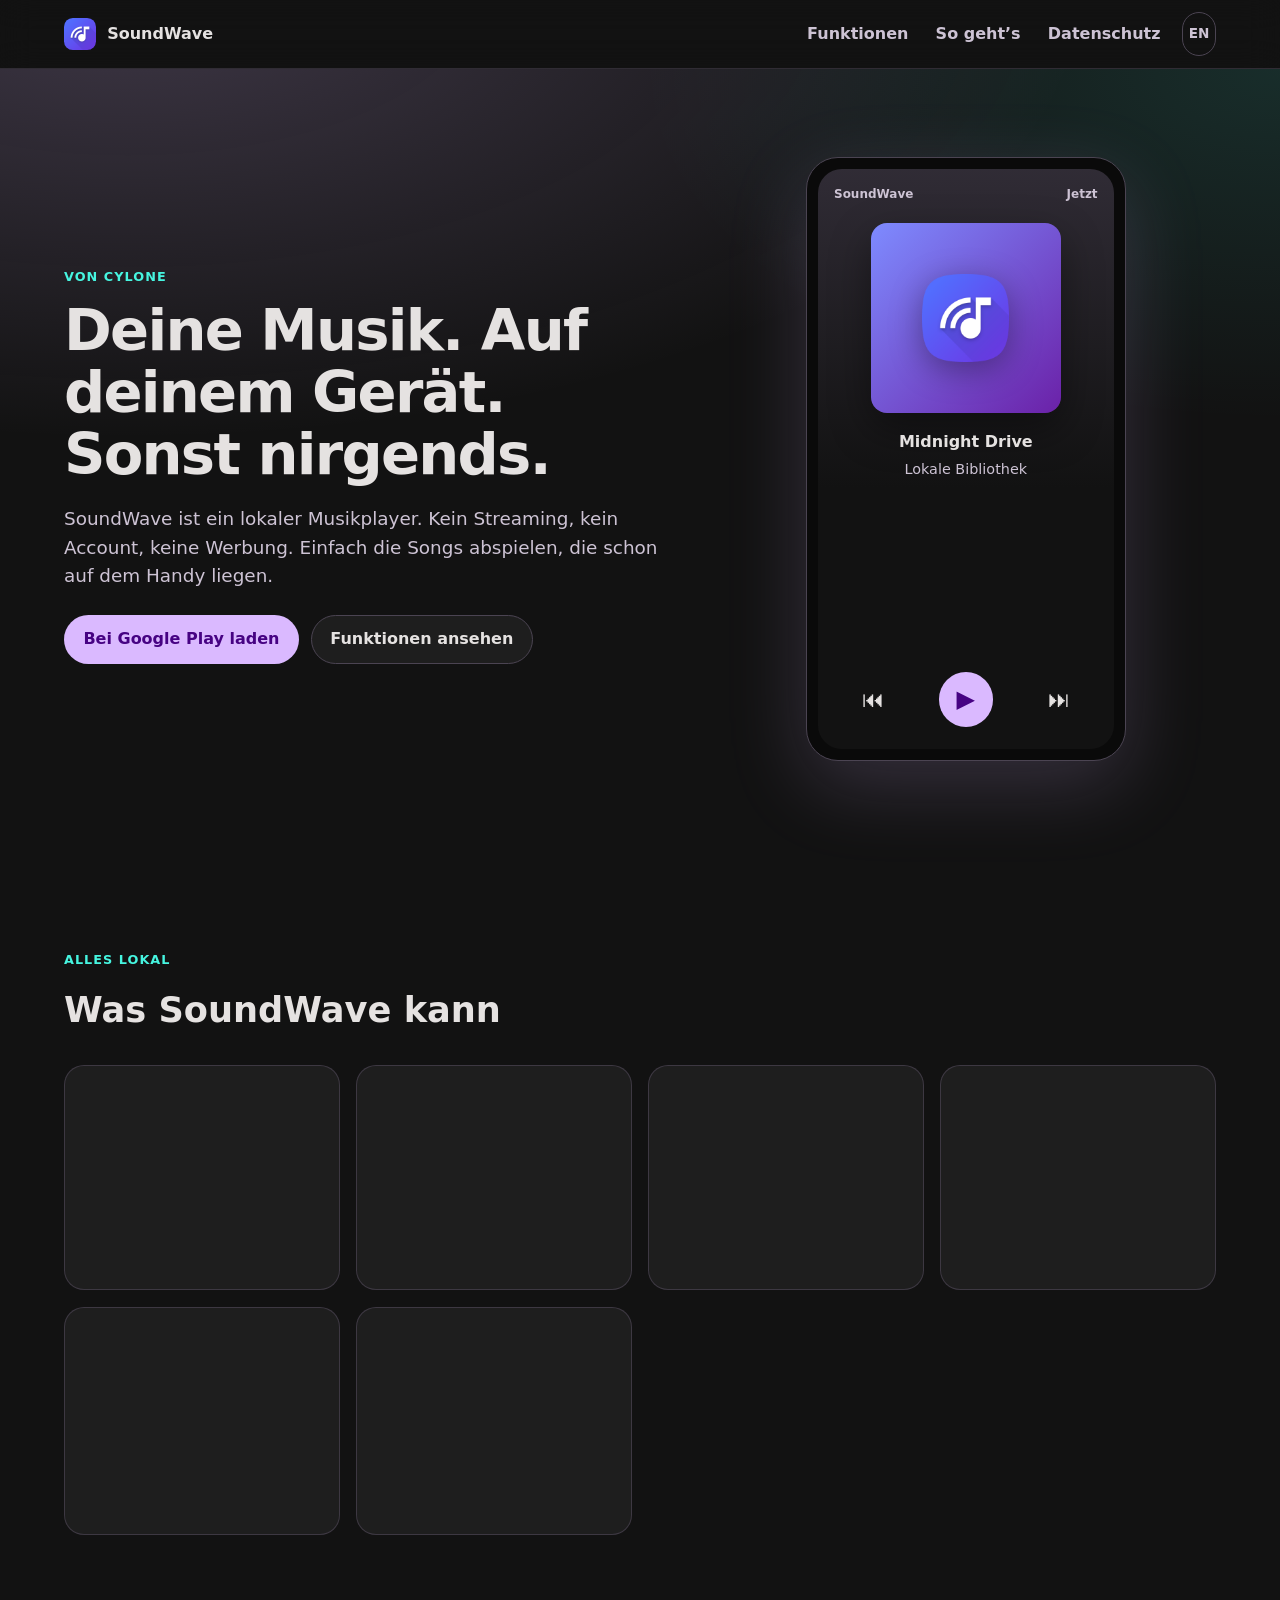
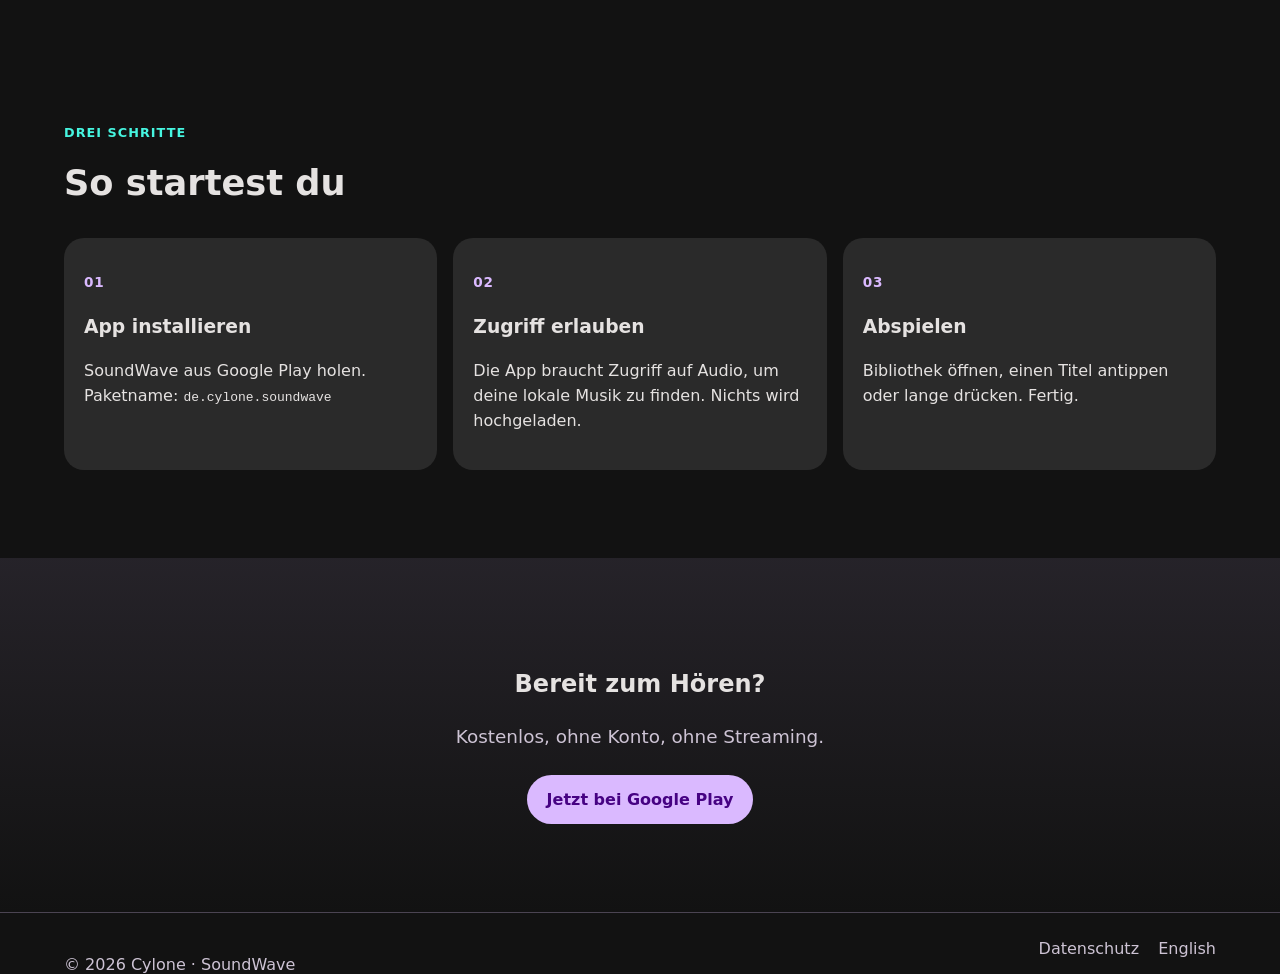
==== website/index.html @ 0ae6468f "Publish SoundWave source with README and ignore rules. Keep the local player, website and Android wi" ====
<!DOCTYPE html>
<html lang="de">
<head>
  <meta charset="utf-8">
  <meta name="viewport" content="width=device-width, initial-scale=1.0">
  <title>SoundWave – Lokaler Musikplayer von Cylone</title>
  <meta name="description" content="SoundWave spielt Musik, die schon auf deinem Handy liegt. Kein Streaming, kein Konto, alles lokal.">
  <link rel="icon" href="img/favicon.png" type="image/png">
  <link rel="apple-touch-icon" href="img/icon.png">
  <link rel="stylesheet" href="css/styles.css">
</head>
<body>
  <a class="skip" href="#inhalt">Zum Inhalt</a>
  <header class="site-header">
    <div class="wrap header-inner">
      <a class="brand" href="index.html">
        <img src="img/icon.png" width="512" height="512" alt="" fetchpriority="high">
        SoundWave
      </a>
      <nav class="nav-desktop" aria-label="Hauptnavigation">
        <ul class="nav-links">
          <li><a href="#funktionen">Funktionen</a></li>
          <li><a href="#so-gehts">So geht’s</a></li>
          <li><a href="datenschutz.html">Datenschutz</a></li>
          <li><a class="lang" href="en.html" hreflang="en">EN</a></li>
        </ul>
      </nav>
      <details class="nav-toggle">
        <summary aria-label="Menü öffnen">Menü</summary>
        <nav class="nav-panel" aria-label="Mobiles Menü">
          <ul class="nav-links">
            <li><a href="#funktionen">Funktionen</a></li>
            <li><a href="#so-gehts">So geht’s</a></li>
            <li><a href="datenschutz.html">Datenschutz</a></li>
            <li><a class="lang" href="en.html" hreflang="en">English</a></li>
          </ul>
        </nav>
      </details>
    </div>
  </header>

  <main id="inhalt">
    <section class="hero">
      <div class="wrap hero-grid">
        <div>
          <p class="eyebrow">Von Cylone</p>
          <h1>Deine Musik. Auf deinem Gerät. Sonst nirgends.</h1>
          <p class="lead">SoundWave ist ein lokaler Musikplayer. Kein Streaming, kein Account, keine Werbung. Einfach die Songs abspielen, die schon auf dem Handy liegen.</p>
          <div class="actions">
            <a class="btn btn-primary" href="https://play.google.com/store/apps/details?id=de.cylone.soundwave">Bei Google Play laden</a>
            <a class="btn btn-ghost" href="#funktionen">Funktionen ansehen</a>
          </div>
        </div>
        <div class="phone" aria-hidden="true">
          <div class="phone-screen">
            <div class="phone-top"><span>SoundWave</span><span>Jetzt</span></div>
            <div class="cover">
              <img src="img/logo.png" width="512" height="512" alt="">
            </div>
            <p class="phone-title">Midnight Drive</p>
            <p class="phone-meta">Lokale Bibliothek</p>
            <div class="controls">
              <span>⏮</span>
              <span class="play">▶</span>
              <span>⏭</span>
            </div>
          </div>
        </div>
      </div>
    </section>

    <section id="funktionen">
      <div class="wrap">
        <div class="section-head">
          <p class="eyebrow">Alles lokal</p>
          <h2>Was SoundWave kann</h2>
        </div>
        <div class="cards">
          <article class="card">
            <h3>Geräte-Bibliothek</h3>
            <p>Scannt Musikordner und das System, importiert Dateien oder ganze Ordner. Cover kommen aus den Dateien.</p>
          </article>
          <article class="card">
            <h3>Player &amp; Queue</h3>
            <p>Mini-Player, Vollbild, Shuffle, Repeat, Warteschlange, Tempo und Sleep-Timer. Weiterhören nach dem Schließen.</p>
          </article>
          <article class="card">
            <h3>Home &amp; Suche</h3>
            <p>Featured, zuletzt gehört, Mixes, Stimmungen und Suche nach Titel, Künstler, Album oder Genre.</p>
          </article>
          <article class="card">
            <h3>Playlists &amp; Likes</h3>
            <p>Eigene Playlists, Favoriten und Long-Press-Menüs für Queue, Album und Künstler.</p>
          </article>
          <article class="card">
            <h3>Songtexte</h3>
            <p>Texte werden optional über LRCLIB gesucht, wenn Titel und Interpret bekannt sind. Die Datei bleibt auf dem Gerät.</p>
          </article>
          <article class="card">
            <h3>Widget &amp; Hintergrund</h3>
            <p>Steuerung vom Startbildschirm, Media-Notification und Wiedergabe im Hintergrund.</p>
          </article>
        </div>
      </div>
    </section>

    <section id="so-gehts">
      <div class="wrap">
        <div class="section-head">
          <p class="eyebrow">Drei Schritte</p>
          <h2>So startest du</h2>
        </div>
        <div class="steps">
          <article class="step">
            <p class="num">01</p>
            <h3>App installieren</h3>
            <p>SoundWave aus Google Play holen. Paketname: <code>de.cylone.soundwave</code></p>
          </article>
          <article class="step">
            <p class="num">02</p>
            <h3>Zugriff erlauben</h3>
            <p>Die App braucht Zugriff auf Audio, um deine lokale Musik zu finden. Nichts wird hochgeladen.</p>
          </article>
          <article class="step">
            <p class="num">03</p>
            <h3>Abspielen</h3>
            <p>Bibliothek öffnen, einen Titel antippen oder lange drücken. Fertig.</p>
          </article>
        </div>
      </div>
    </section>

    <section class="cta">
      <div class="wrap">
        <h2>Bereit zum Hören?</h2>
        <p class="lead lead-center">Kostenlos, ohne Konto, ohne Streaming.</p>
        <div class="actions actions-center">
          <a class="btn btn-primary" href="https://play.google.com/store/apps/details?id=de.cylone.soundwave">Jetzt bei Google Play</a>
        </div>
      </div>
    </section>
  </main>

  <footer class="site-footer">
    <div class="wrap footer-inner">
      <p>© 2026 Cylone · SoundWave</p>
      <nav class="footer-links" aria-label="Rechtliches">
        <a href="datenschutz.html">Datenschutz</a>
        <a href="en.html" hreflang="en">English</a>
      </nav>
    </div>
  </footer>
</body>
</html>
---- website/css/styles.css ----
:root {
  color-scheme: dark;
  accent-color: var(--color-primary);
  --color-bg: #121212;
  --color-surface: #1e1e1e;
  --color-surface-high: #2a2a2a;
  --color-text: #e5e2e1;
  --color-muted: #cdc3d4;
  --color-primary: #dab9ff;
  --color-on-primary: #460283;
  --color-secondary: #46f5e0;
  --color-outline: #4b4452;
  --font: system-ui, "Segoe UI", Roboto, "Helvetica Neue", sans-serif;
  --radius: 1.25rem;
  --space: clamp(1rem, 2vw, 1.5rem);
  --max: 72rem;
  --header-h: 4.25rem;
}

*,
*::before,
*::after { box-sizing: border-box; }

html { scroll-behavior: smooth; }

body {
  margin: 0;
  font-family: var(--font);
  background: var(--color-bg);
  color: var(--color-text);
  line-height: 1.55;
  min-block-size: 100dvh;
}

img { max-inline-size: 100%; height: auto; }

a { color: var(--color-secondary); }

:focus-visible {
  outline: 2px solid var(--color-primary);
  outline-offset: 3px;
}

.skip {
  position: absolute;
  inset-inline-start: 0.75rem;
  inset-block-start: 0.75rem;
  padding: 0.5rem 0.75rem;
  background: var(--color-primary);
  color: var(--color-on-primary);
  text-decoration: none;
  border-radius: 0.5rem;
  z-index: 20;
  transform: translateY(-200%);
}

.skip:focus { transform: none; }

.wrap {
  width: min(100% - 2rem, var(--max));
  margin-inline: auto;
}

.site-header {
  position: sticky;
  inset-block-start: 0;
  z-index: 10;
  min-block-size: var(--header-h);
  background: color-mix(in oklab, var(--color-bg) 78%, transparent);
  backdrop-filter: blur(16px);
  border-block-end: 1px solid color-mix(in oklab, var(--color-outline) 55%, transparent);
}

.header-inner {
  display: flex;
  align-items: center;
  justify-content: space-between;
  gap: 1rem;
  min-block-size: var(--header-h);
}

.brand {
  display: flex;
  align-items: center;
  gap: 0.7rem;
  color: inherit;
  text-decoration: none;
  font-weight: 700;
}

.brand img {
  inline-size: 2rem;
  block-size: 2rem;
  border-radius: 0.55rem;
}

.nav-toggle { display: none; }

.nav-links {
  display: flex;
  align-items: center;
  gap: 0.25rem 1rem;
  list-style: none;
  margin: 0;
  padding: 0;
}

.nav-links a {
  color: var(--color-muted);
  text-decoration: none;
  font-weight: 600;
  min-block-size: 2.75rem;
  display: inline-flex;
  align-items: center;
  padding-inline: 0.35rem;
}

.nav-links a[aria-current="page"],
.nav-links a:hover { color: var(--color-text); }

.lang {
  border: 1px solid var(--color-outline);
  border-radius: 999px;
  padding: 0.35rem 0.7rem;
  color: var(--color-primary);
  text-decoration: none;
  font-weight: 700;
  font-size: 0.85rem;
}

.hero {
  padding-block: clamp(2.5rem, 7vw, 5.5rem);
  background:
    radial-gradient(60rem 28rem at 10% -10%, color-mix(in oklab, var(--color-primary) 22%, transparent), transparent),
    radial-gradient(40rem 22rem at 100% 0%, color-mix(in oklab, var(--color-secondary) 12%, transparent), transparent);
}

.hero-grid {
  display: grid;
  gap: 2.5rem;
  align-items: center;
}

@media (min-width: 860px) {
  .hero-grid { grid-template-columns: 1.1fr 0.9fr; }
}

.eyebrow {
  color: var(--color-secondary);
  font-size: 0.8rem;
  font-weight: 800;
  letter-spacing: 0.08em;
  text-transform: uppercase;
}

h1, h2, h3 { text-wrap: balance; }

h1 {
  margin: 0.4rem 0 0.8rem;
  font-size: clamp(2.1rem, 1rem + 4vw, 3.6rem);
  line-height: 1.08;
  letter-spacing: -0.03em;
}

.lead {
  font-size: 1.15rem;
  color: var(--color-muted);
  max-inline-size: 38rem;
  text-wrap: pretty;
}

.actions {
  display: flex;
  flex-wrap: wrap;
  gap: 0.75rem;
  margin-block-start: 1.5rem;
}

.actions-center { justify-content: center; }
.lead-center { margin-inline: auto; }

.btn {
  display: inline-flex;
  align-items: center;
  justify-content: center;
  gap: 0.5rem;
  min-block-size: 3rem;
  padding: 0.7rem 1.15rem;
  border-radius: 999px;
  font-weight: 700;
  text-decoration: none;
  border: 1px solid transparent;
}

.btn-primary {
  background: var(--color-primary);
  color: var(--color-on-primary);
}

.btn-ghost {
  background: var(--color-surface);
  color: var(--color-text);
  border-color: var(--color-outline);
}

.phone {
  width: min(100%, 20rem);
  margin-inline: auto;
  aspect-ratio: 9 / 17;
  border-radius: 2rem;
  padding: 0.7rem;
  background: #0a0a0a;
  border: 1px solid var(--color-outline);
  box-shadow: 0 24px 80px color-mix(in oklab, var(--color-primary) 18%, transparent);
}

.phone-screen {
  height: 100%;
  border-radius: 1.5rem;
  overflow: hidden;
  background:
    linear-gradient(180deg, color-mix(in oklab, var(--color-primary) 18%, #121212), #121212 55%);
  display: flex;
  flex-direction: column;
  padding: 1rem;
}

.phone-top {
  display: flex;
  justify-content: space-between;
  align-items: center;
  color: var(--color-muted);
  font-size: 0.75rem;
  font-weight: 700;
}

.cover {
  margin: 1.2rem auto 0;
  width: 72%;
  aspect-ratio: 1;
  border-radius: 1rem;
  background:
    linear-gradient(135deg, #7e8bff, #6b21a8);
  display: grid;
  place-items: center;
  box-shadow: 0 16px 40px rgb(0 0 0 / 0.4);
}

.cover img {
  width: 46%;
  filter: drop-shadow(0 8px 16px rgb(0 0 0 / 0.35));
}

.phone-title {
  margin: 1.1rem 0 0;
  text-align: center;
  font-weight: 700;
}

.phone-meta {
  margin: 0.2rem 0 0;
  text-align: center;
  color: var(--color-muted);
  font-size: 0.9rem;
}

.controls {
  margin-top: auto;
  display: flex;
  justify-content: space-around;
  align-items: center;
  padding-block: 0.8rem 0.4rem;
  font-size: 1.4rem;
}

.play {
  width: 3.4rem;
  height: 3.4rem;
  border-radius: 50%;
  background: var(--color-primary);
  color: var(--color-on-primary);
  display: grid;
  place-items: center;
  font-size: 1.5rem;
}

section { padding-block: clamp(3rem, 8vw, 5.5rem); }

.section-head { margin-block-end: 1.75rem; }

.section-head h2 {
  margin: 0.3rem 0 0;
  font-size: clamp(1.6rem, 1rem + 2vw, 2.2rem);
}

.cards {
  display: grid;
  gap: 1rem;
  grid-template-columns: repeat(auto-fit, minmax(16rem, 1fr));
}

.card {
  background: var(--color-surface);
  border: 1px solid color-mix(in oklab, var(--color-outline) 70%, transparent);
  border-radius: var(--radius);
  padding: 1.2rem 1.25rem 1.35rem;
  content-visibility: auto;
  contain-intrinsic-size: auto 12rem;
}

.card h3 { margin: 0 0 0.4rem; font-size: 1.1rem; }
.card p { margin: 0; color: var(--color-muted); }

.steps {
  display: grid;
  gap: 1rem;
  grid-template-columns: repeat(auto-fit, minmax(14rem, 1fr));
}

.step {
  padding: 1.25rem;
  border-radius: var(--radius);
  background: var(--color-surface-high);
}

.num {
  color: var(--color-primary);
  font-weight: 800;
  font-size: 0.85rem;
  letter-spacing: 0.06em;
}

.cta {
  text-align: center;
  background: linear-gradient(180deg, color-mix(in oklab, var(--color-primary) 12%, var(--color-bg)), var(--color-bg));
}

.legal {
  padding-block: 3rem 5rem;
}

.legal h1 { font-size: clamp(1.8rem, 1rem + 2vw, 2.4rem); }
.legal h2 { margin-block-start: 2rem; color: var(--color-primary); font-size: 1.15rem; }
.legal p, .legal li { color: var(--color-muted); }
.legal ul { padding-inline-start: 1.2rem; }
.note {
  background: var(--color-surface);
  border: 1px dashed var(--color-primary);
  border-radius: 0.9rem;
  padding: 1rem 1.1rem;
  color: var(--color-text);
}

.site-footer {
  border-block-start: 1px solid var(--color-outline);
  padding-block: 1.5rem 2rem;
  color: var(--color-muted);
}

.footer-inner {
  display: flex;
  flex-wrap: wrap;
  justify-content: space-between;
  gap: 1rem;
}

.footer-links {
  display: flex;
  flex-wrap: wrap;
  gap: 0.8rem 1.2rem;
}

.footer-links a { color: var(--color-muted); text-decoration: none; }
.footer-links a:hover { color: var(--color-text); }

.not-found { text-align: center; padding-block: 6rem; }

@media (max-width: 720px) {
  .nav-toggle {
    display: block;
    border: 0;
    background: transparent;
    color: var(--color-text);
  }

  .nav-toggle summary {
    list-style: none;
    min-block-size: 2.75rem;
    min-inline-size: 2.75rem;
    display: grid;
    place-items: center;
    font-weight: 700;
    cursor: pointer;
  }

  .nav-toggle summary::-webkit-details-marker { display: none; }

  .nav-toggle[open] .nav-links,
  .nav-panel {
    position: absolute;
    inset-inline: 0;
    inset-block-start: var(--header-h);
    display: grid;
    gap: 0.25rem;
    padding: 0.75rem 1rem 1rem;
    background: #161616;
    border-block-end: 1px solid var(--color-outline);
  }

  .header-inner { position: relative; }
  .nav-desktop { display: none; }
}

@media (min-width: 721px) {
  .nav-toggle { display: none; }
}

@media (forced-colors: active) {
  .card, .phone, .btn, .site-header { border: 1px solid CanvasText; }
}
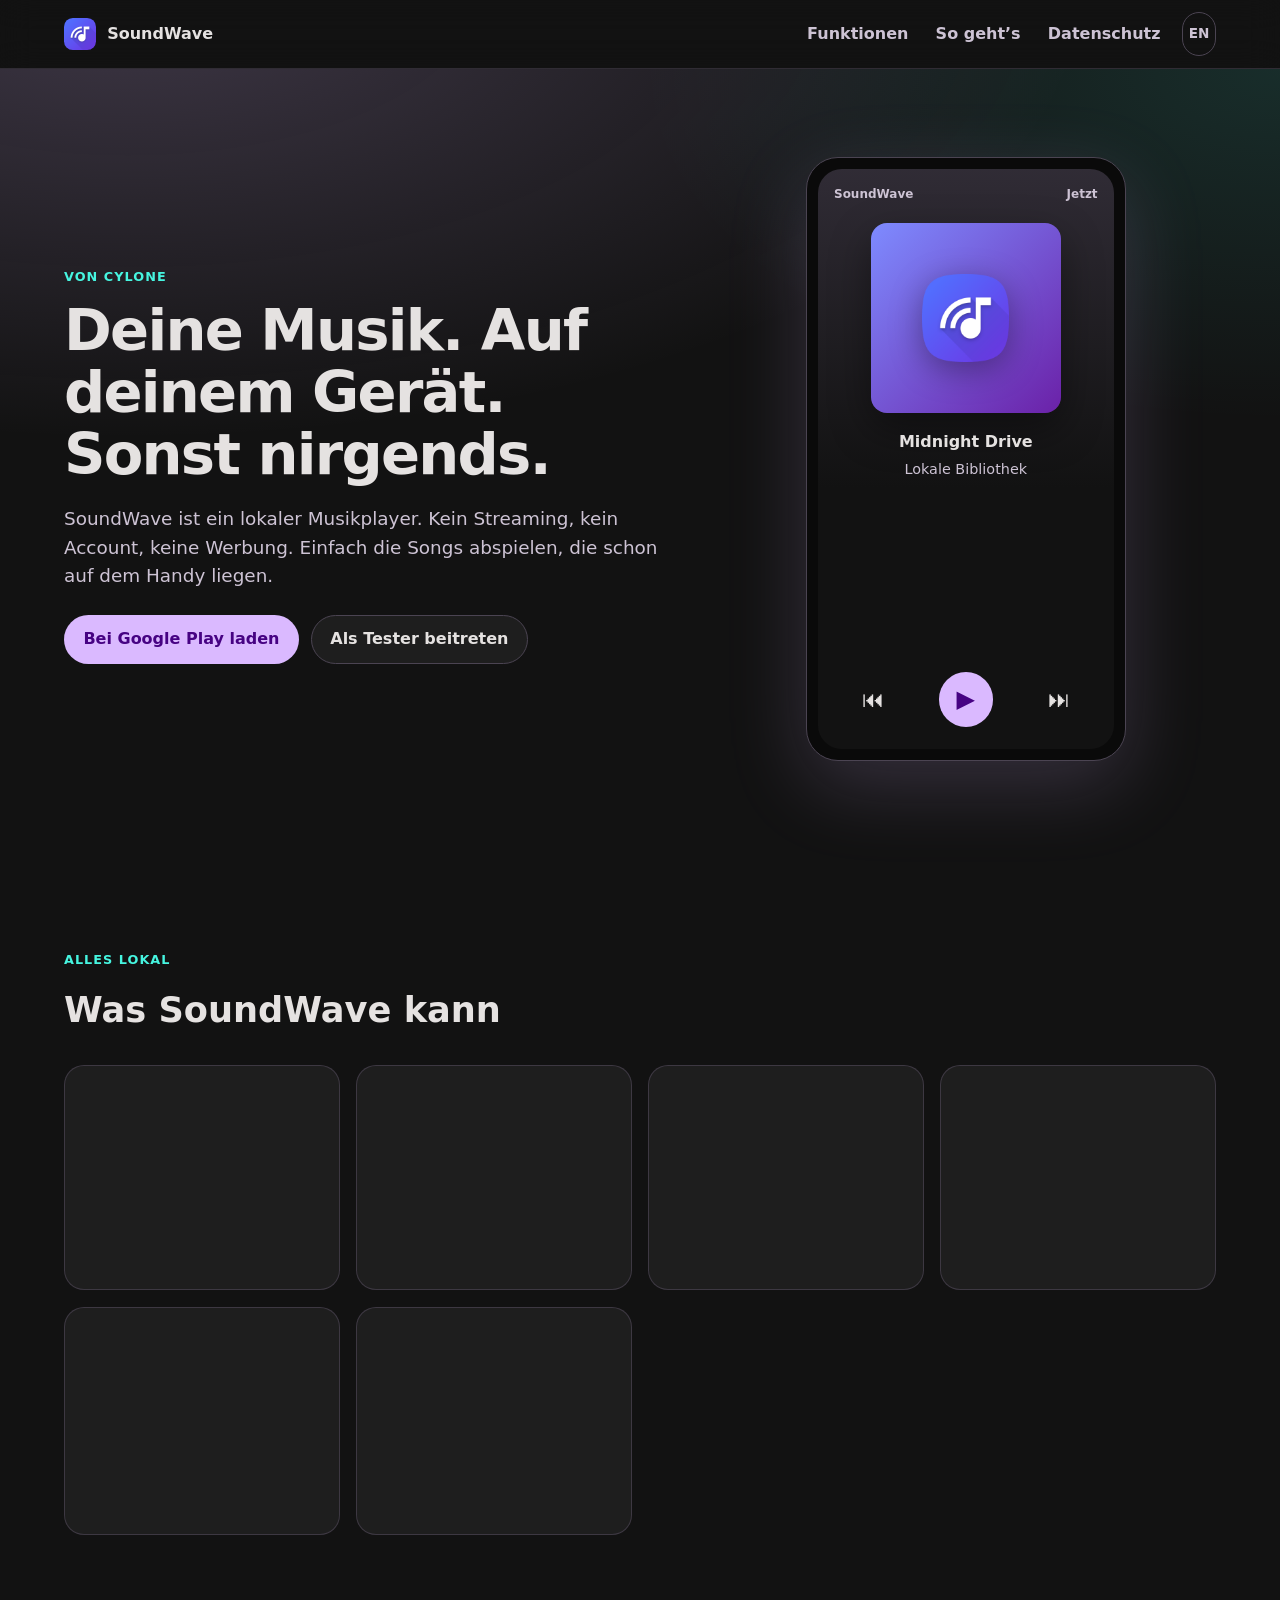
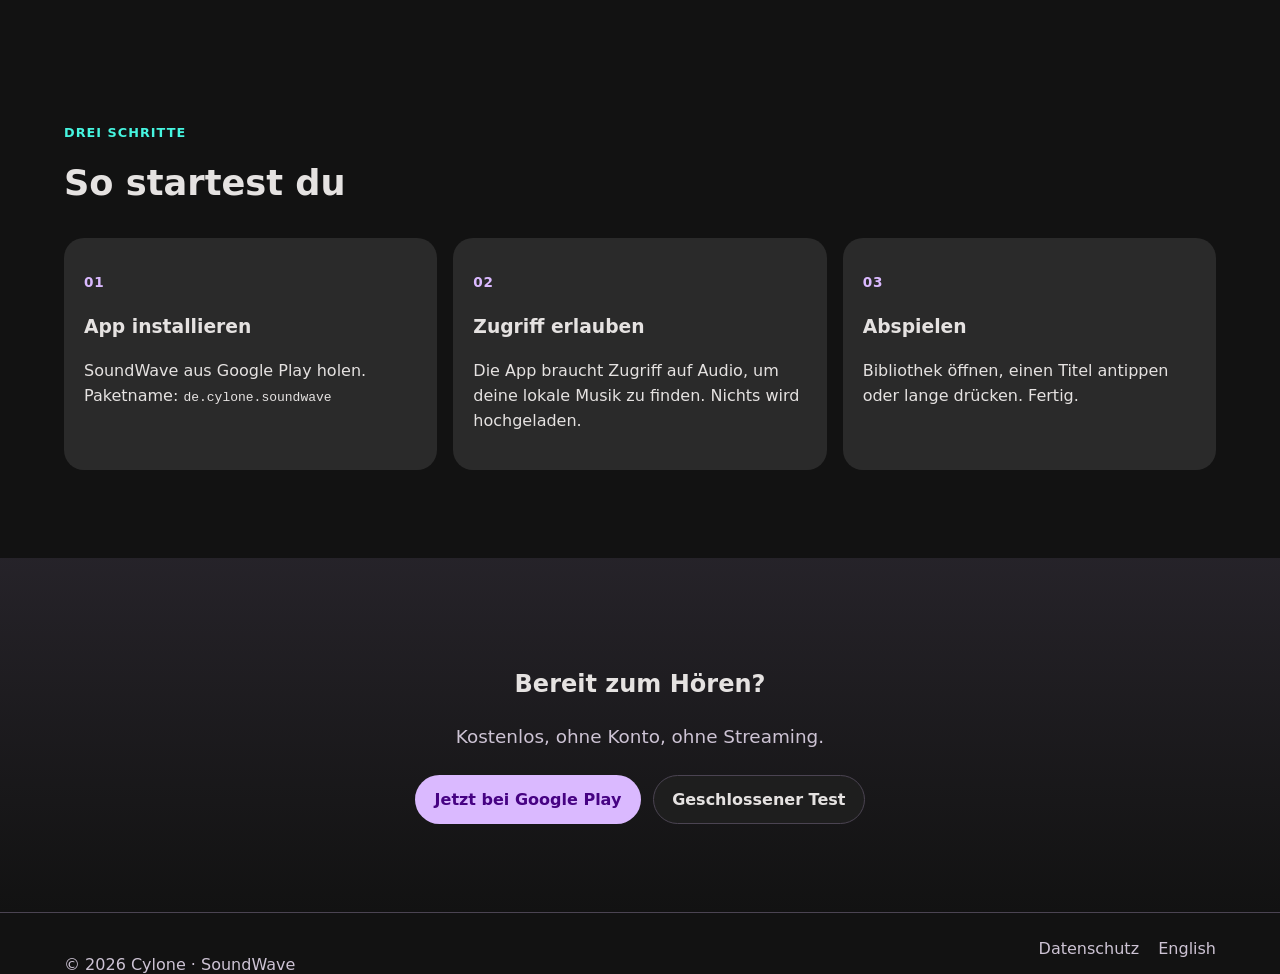
==== commit 7c5a97e0: "Add Play Store and closed-testing opt-in links. Co-authored-by: Cursor <cursoragent@cursor.com>" ====
--- a/website/index.html
+++ b/website/index.html
@@ -48,7 +48,7 @@
           <p class="lead">SoundWave ist ein lokaler Musikplayer. Kein Streaming, kein Account, keine Werbung. Einfach die Songs abspielen, die schon auf dem Handy liegen.</p>
           <div class="actions">
             <a class="btn btn-primary" href="https://play.google.com/store/apps/details?id=de.cylone.soundwave">Bei Google Play laden</a>
-            <a class="btn btn-ghost" href="#funktionen">Funktionen ansehen</a>
+            <a class="btn btn-ghost" href="https://play.google.com/apps/testing/de.cylone.soundwave">Als Tester beitreten</a>
           </div>
         </div>
         <div class="phone" aria-hidden="true">
@@ -136,6 +136,7 @@
         <p class="lead lead-center">Kostenlos, ohne Konto, ohne Streaming.</p>
         <div class="actions actions-center">
           <a class="btn btn-primary" href="https://play.google.com/store/apps/details?id=de.cylone.soundwave">Jetzt bei Google Play</a>
+          <a class="btn btn-ghost" href="https://play.google.com/apps/testing/de.cylone.soundwave">Geschlossener Test</a>
         </div>
       </div>
     </section>
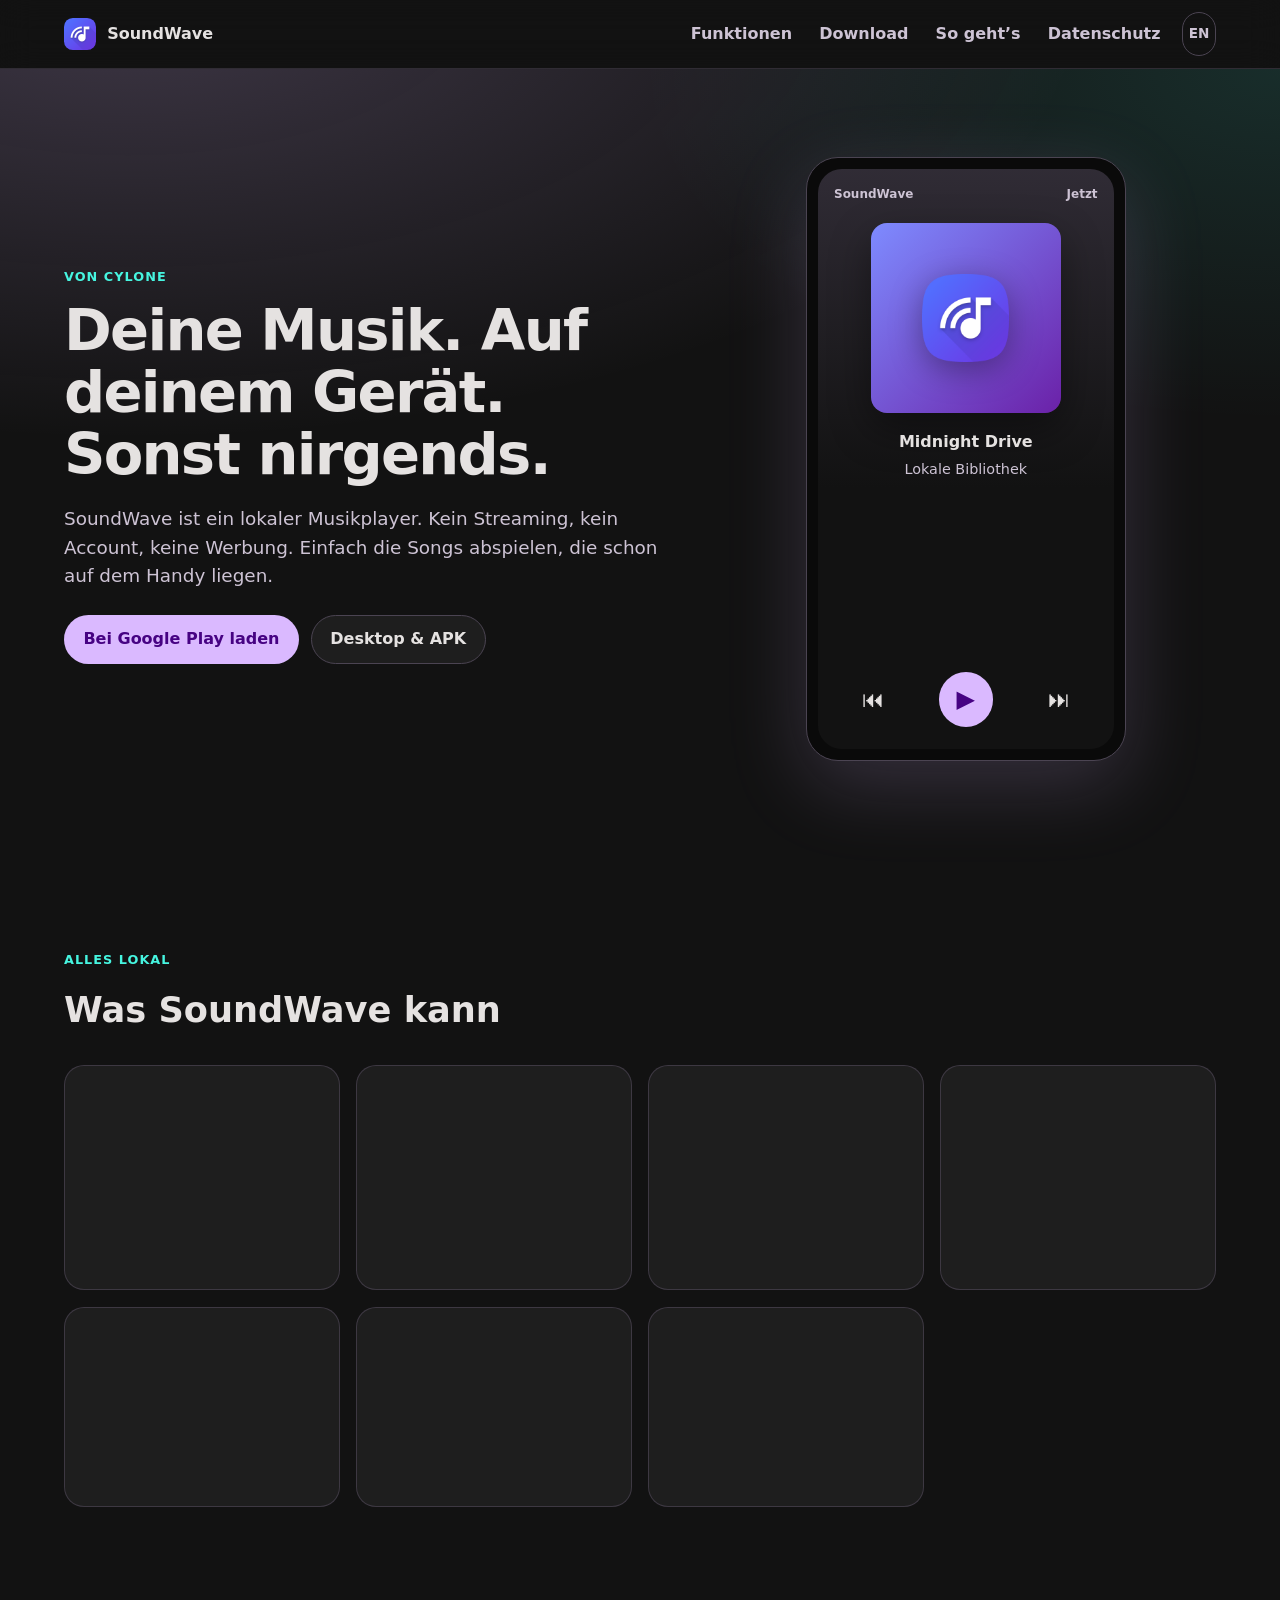
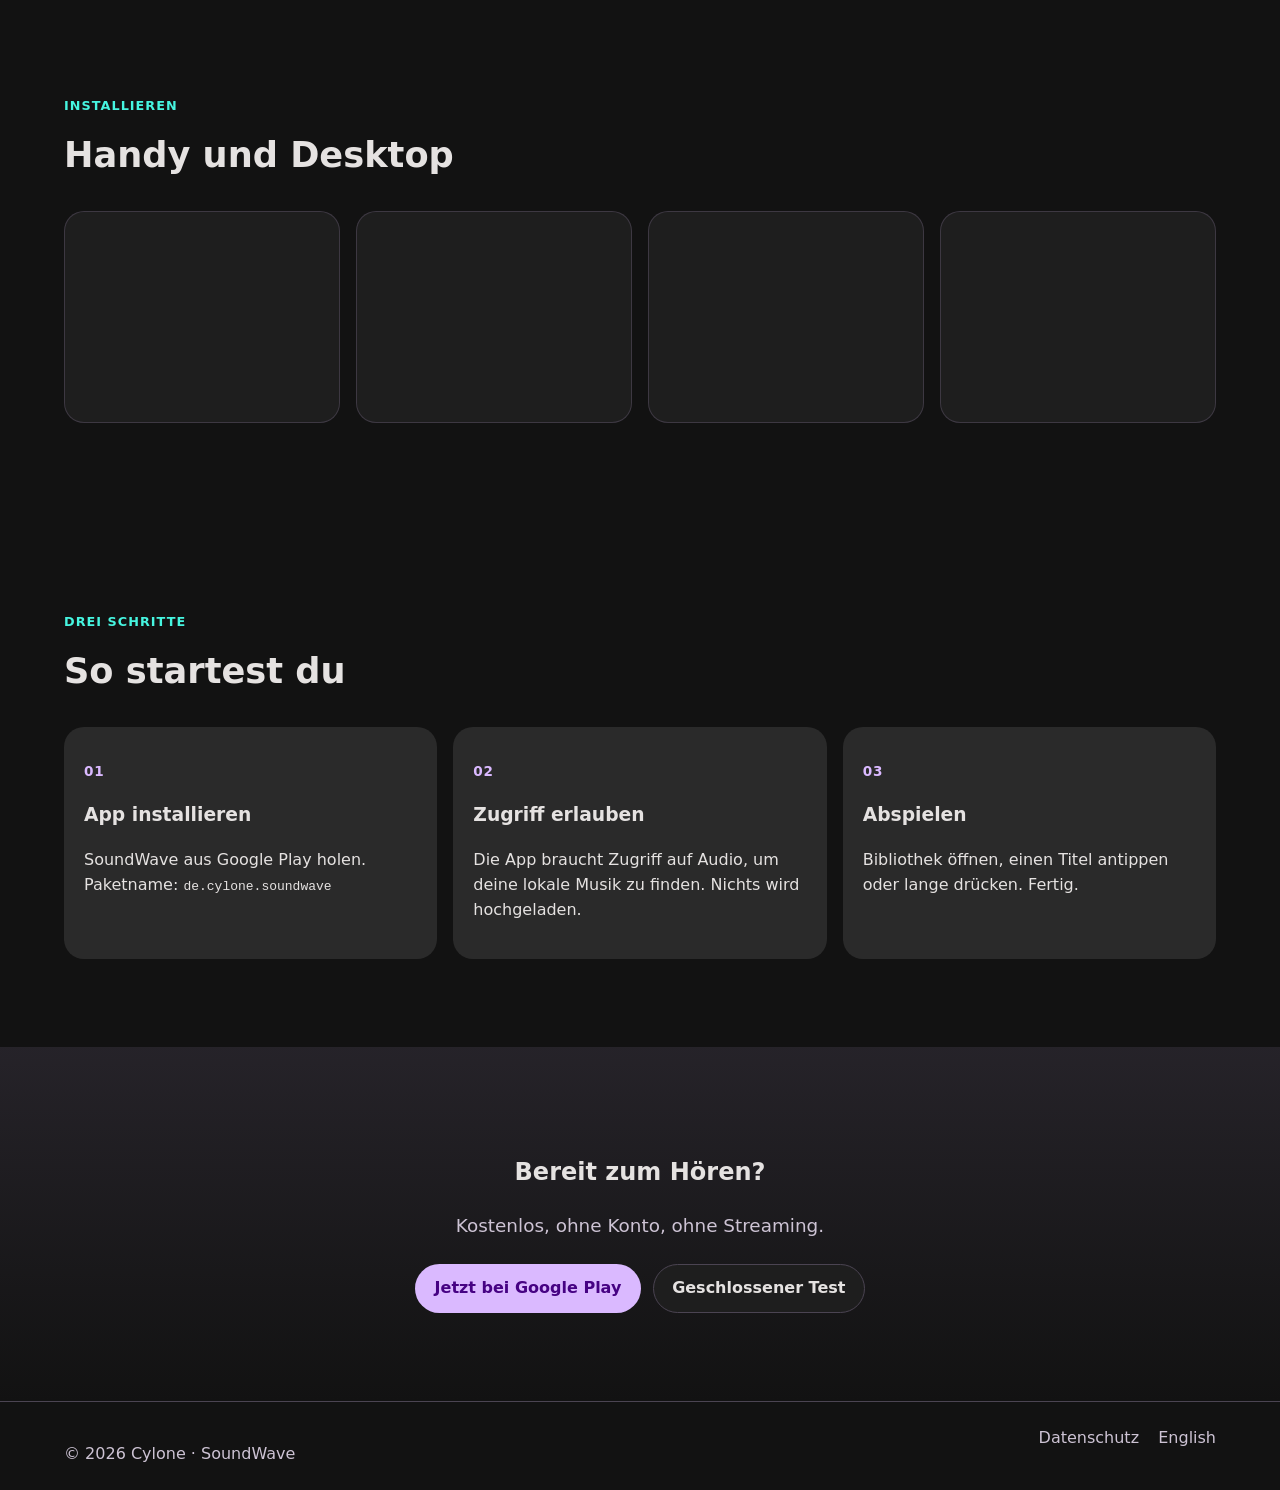
==== commit 8220682e: "Add local Jam sessions, desktop apps, and GitHub installer builds. One device plays while others con" ====
--- a/website/index.html
+++ b/website/index.html
@@ -20,6 +20,7 @@
       <nav class="nav-desktop" aria-label="Hauptnavigation">
         <ul class="nav-links">
           <li><a href="#funktionen">Funktionen</a></li>
+          <li><a href="#download">Download</a></li>
           <li><a href="#so-gehts">So geht’s</a></li>
           <li><a href="datenschutz.html">Datenschutz</a></li>
           <li><a class="lang" href="en.html" hreflang="en">EN</a></li>
@@ -30,6 +31,7 @@
         <nav class="nav-panel" aria-label="Mobiles Menü">
           <ul class="nav-links">
             <li><a href="#funktionen">Funktionen</a></li>
+            <li><a href="#download">Download</a></li>
             <li><a href="#so-gehts">So geht’s</a></li>
             <li><a href="datenschutz.html">Datenschutz</a></li>
             <li><a class="lang" href="en.html" hreflang="en">English</a></li>
@@ -48,7 +50,7 @@
           <p class="lead">SoundWave ist ein lokaler Musikplayer. Kein Streaming, kein Account, keine Werbung. Einfach die Songs abspielen, die schon auf dem Handy liegen.</p>
           <div class="actions">
             <a class="btn btn-primary" href="https://play.google.com/store/apps/details?id=de.cylone.soundwave">Bei Google Play laden</a>
-            <a class="btn btn-ghost" href="https://play.google.com/apps/testing/de.cylone.soundwave">Als Tester beitreten</a>
+            <a class="btn btn-ghost" href="https://github.com/TheMFCraft/SoundWave/releases/latest">Desktop &amp; APK</a>
           </div>
         </div>
         <div class="phone" aria-hidden="true">
@@ -97,8 +99,43 @@
             <p>Texte werden optional über LRCLIB gesucht, wenn Titel und Interpret bekannt sind. Die Datei bleibt auf dem Gerät.</p>
           </article>
           <article class="card">
-            <h3>Widget &amp; Hintergrund</h3>
-            <p>Steuerung vom Startbildschirm, Media-Notification und Wiedergabe im Hintergrund.</p>
+            <h3>Jam</h3>
+            <p>Mehrere Geräte im WLAN. Ein Player spielt, die anderen legen Songs nach und steuern mit. Dateien bleiben lokal.</p>
+          </article>
+          <article class="card">
+            <h3>Desktop</h3>
+            <p>Windows, Linux und macOS. Der Rechner kann der Player sein, Handys schicken Songs rüber.</p>
+          </article>
+        </div>
+      </div>
+    </section>
+
+    <section id="download">
+      <div class="wrap">
+        <div class="section-head">
+          <p class="eyebrow">Installieren</p>
+          <h2>Handy und Desktop</h2>
+        </div>
+        <div class="cards">
+          <article class="card">
+            <h3>Android</h3>
+            <p>Google Play oder die signierte APK aus den GitHub-Releases.</p>
+            <p><a class="btn btn-primary" href="https://play.google.com/store/apps/details?id=de.cylone.soundwave">Play Store</a></p>
+          </article>
+          <article class="card">
+            <h3>Windows</h3>
+            <p>Installer (<code>.exe</code>) oder portable ZIP.</p>
+            <p><a class="btn btn-ghost" href="https://github.com/TheMFCraft/SoundWave/releases/latest">Release laden</a></p>
+          </article>
+          <article class="card">
+            <h3>Linux</h3>
+            <p>AppImage, Debian-Paket oder tar.gz.</p>
+            <p><a class="btn btn-ghost" href="https://github.com/TheMFCraft/SoundWave/releases/latest">Release laden</a></p>
+          </article>
+          <article class="card">
+            <h3>macOS</h3>
+            <p>Unsigned Disk Image. Beim ersten Start unter Datenschutz erlauben.</p>
+            <p><a class="btn btn-ghost" href="https://github.com/TheMFCraft/SoundWave/releases/latest">Release laden</a></p>
           </article>
         </div>
       </div>
--- a/website/css/styles.css
+++ b/website/css/styles.css
@@ -308,6 +308,8 @@
   contain-intrinsic-size: auto 12rem;
 }
 
+.card .btn { margin-block-start: 0.75rem; }
+
 .card h3 { margin: 0 0 0.4rem; font-size: 1.1rem; }
 .card p { margin: 0; color: var(--color-muted); }
 
